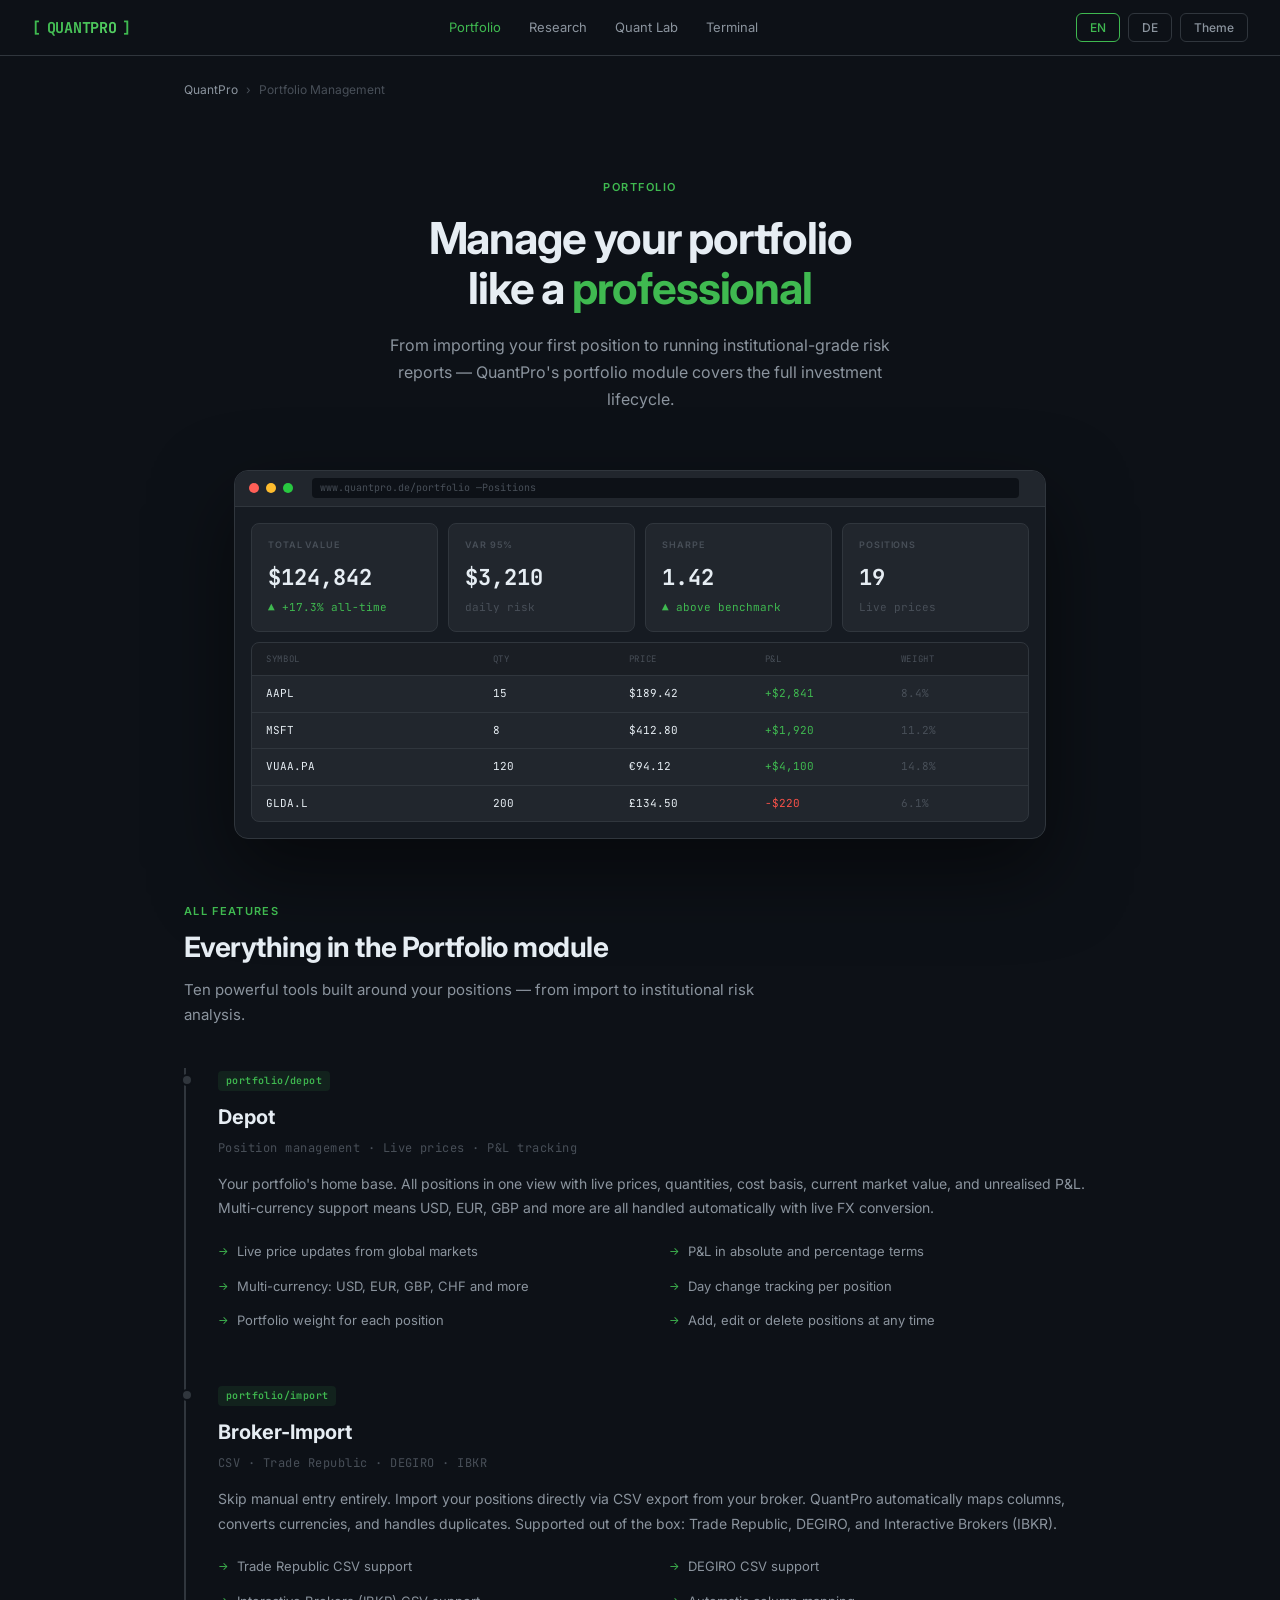
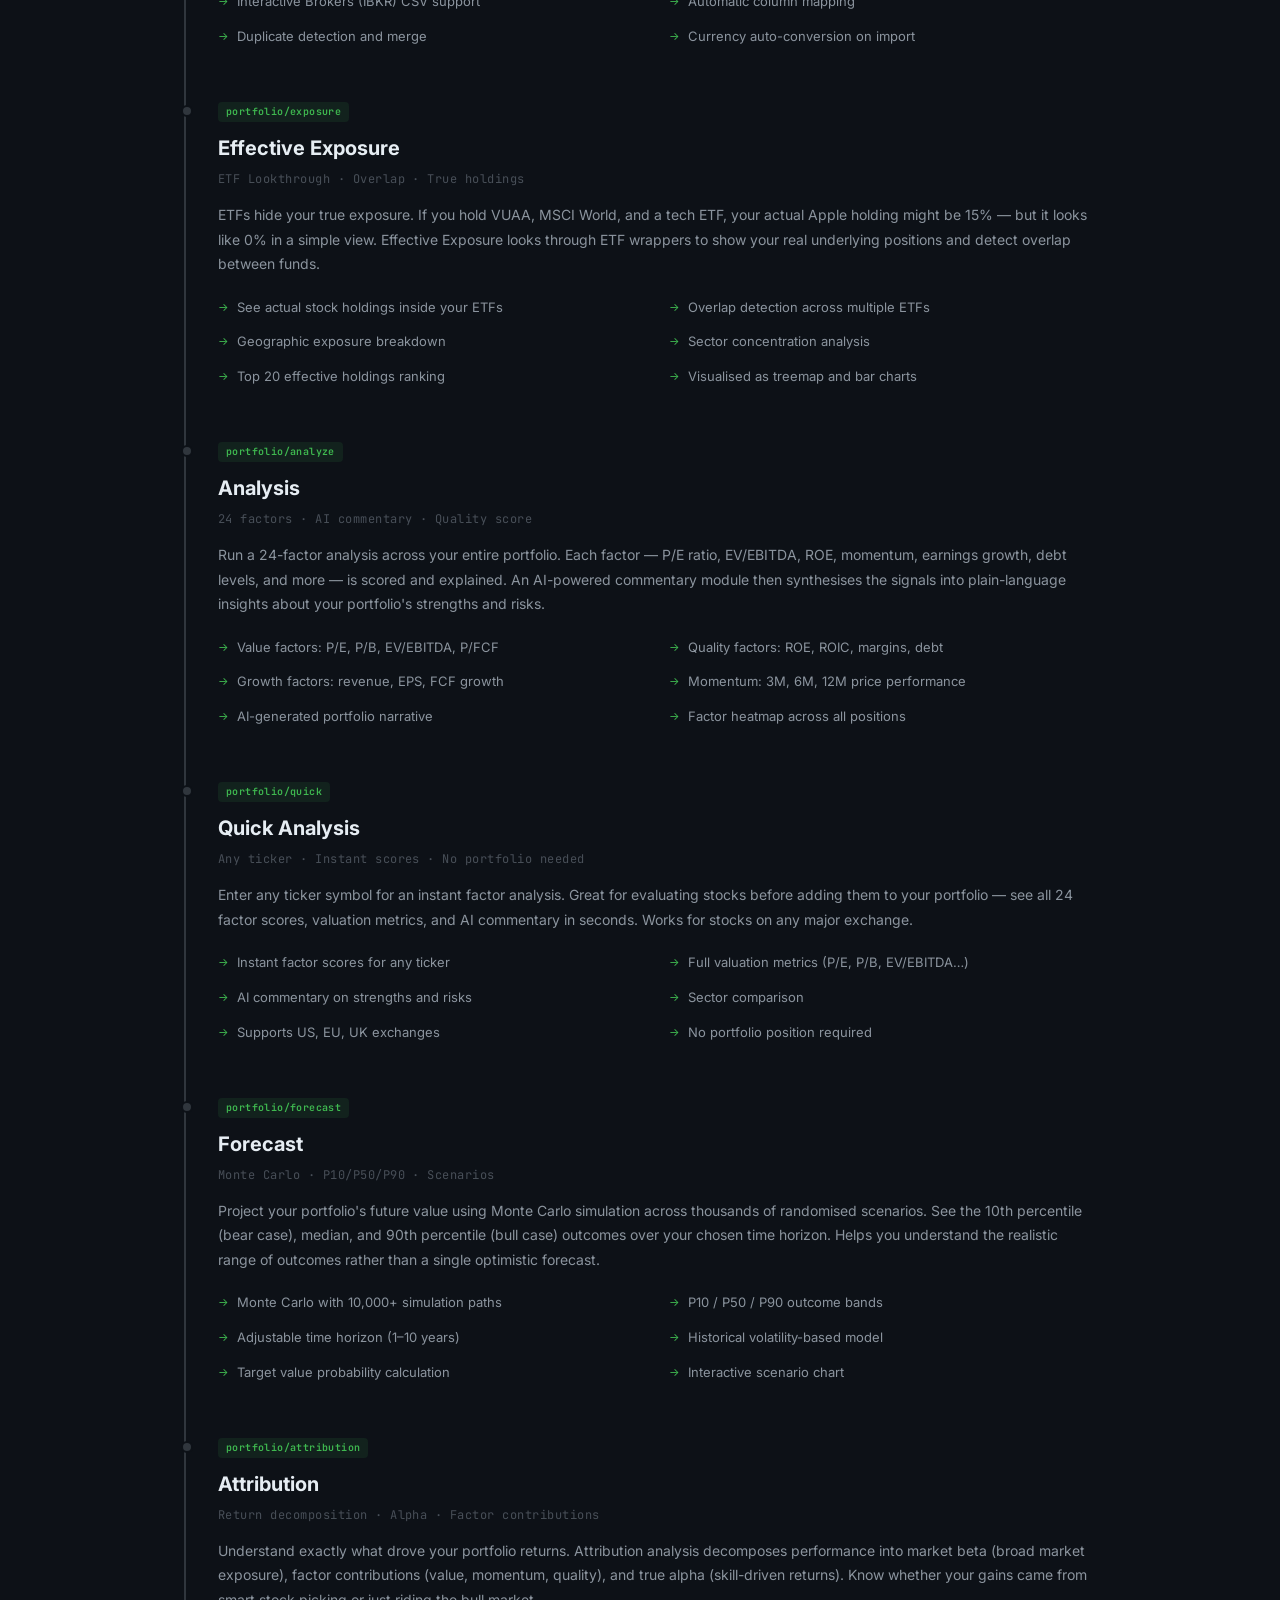
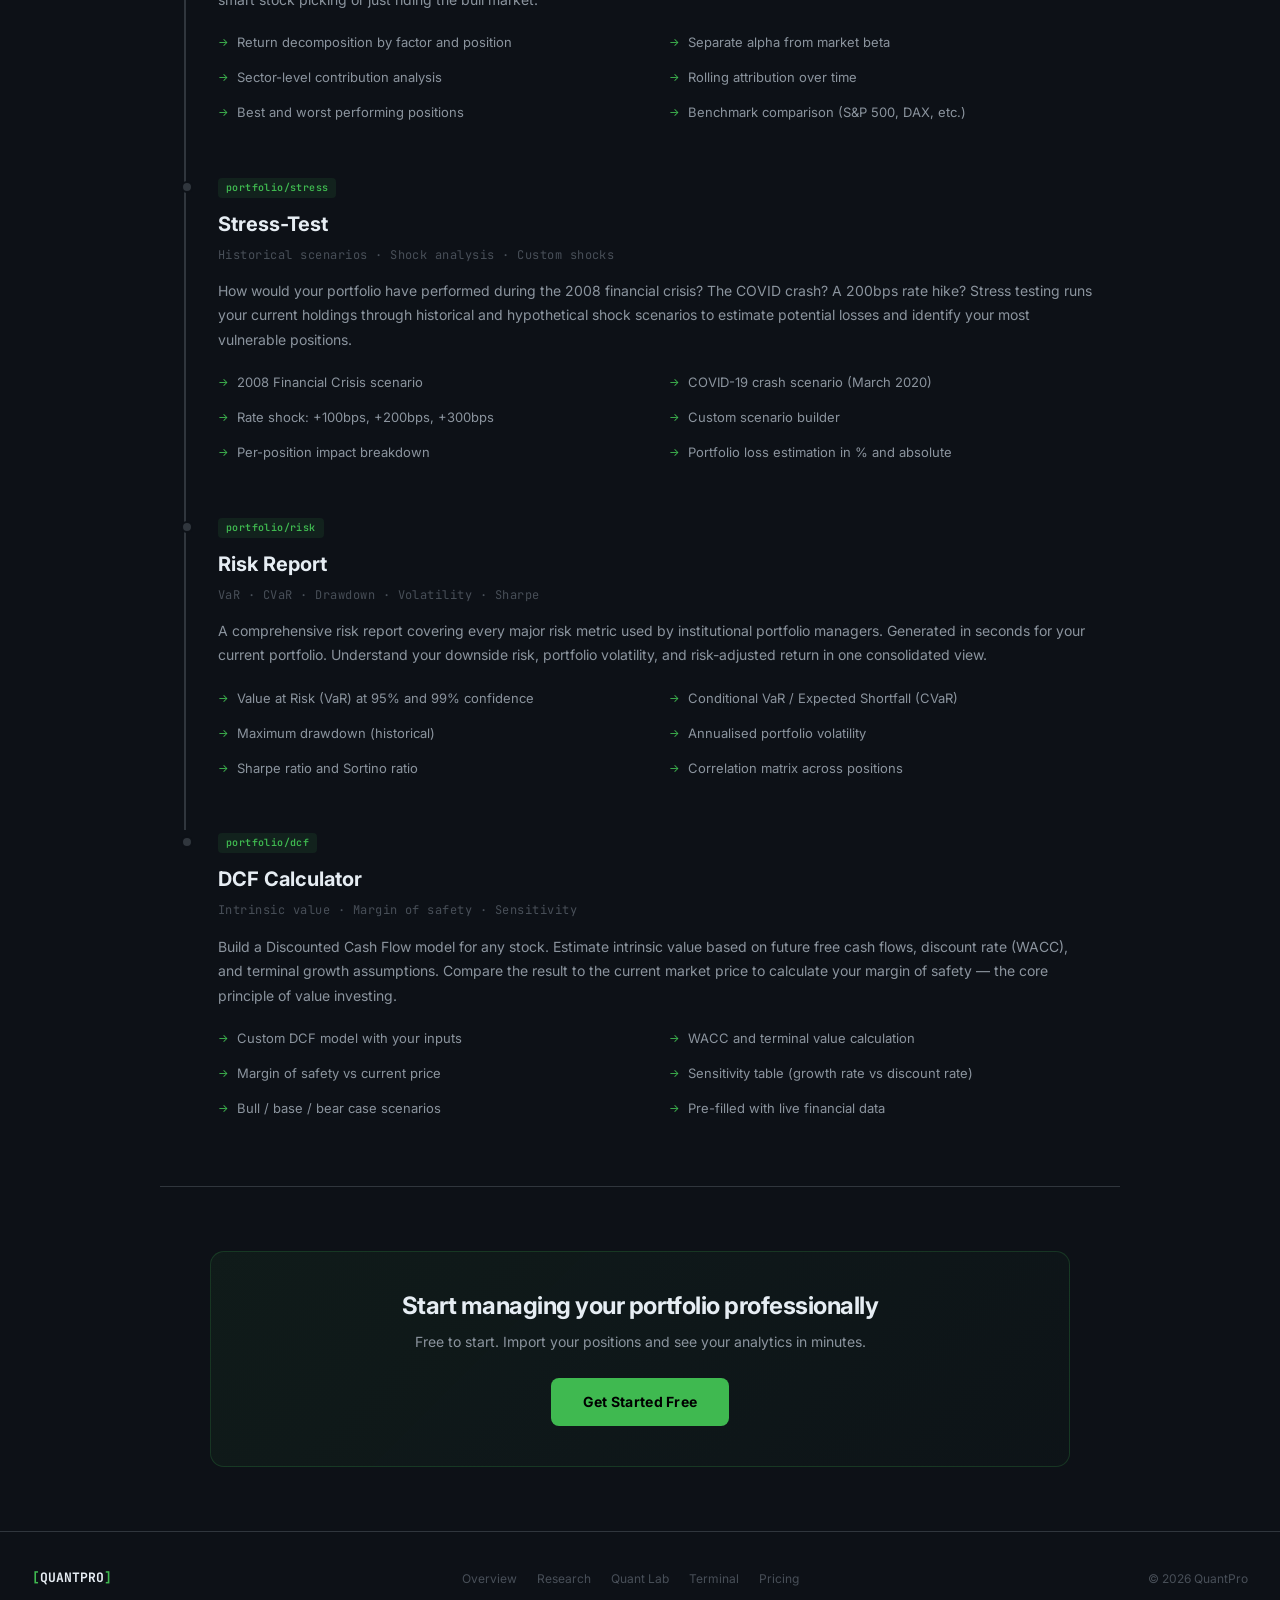
==== portfolio.html @ 4d9ed75a "Add portfolio.html - quantpro.info multi-page site" ====
<!DOCTYPE html>
<html lang="en" data-theme="dark">
<head>
<meta charset="UTF-8">
<meta name="viewport" content="width=device-width,initial-scale=1">
<title>QuantPro — Portfolio Management</title>
<meta name="description" content="Full lifecycle portfolio management. Track positions, analyse performance, and manage risk.">
<link rel="preconnect" href="https://fonts.googleapis.com">
<link href="https://fonts.googleapis.com/css2?family=Inter:wght@300;400;500;600;700;800;900&family=JetBrains+Mono:wght@400;500;600;700&display=swap" rel="stylesheet">
<link rel="stylesheet" href="shared.css">
</head>
<body>

<nav class="nav">
  <a href="index.html" class="nav-logo"><span class="bracket">[</span><span class="logo-text">QUANTPRO</span><span class="bracket">]</span></a>
  <div class="nav-links">
    <a href="portfolio.html" class="active">Portfolio</a>
    <a href="research.html">Research</a>
    <a href="quant-lab.html">Quant Lab</a>
    <a href="terminal.html">Terminal</a>
  </div>
  <div class="nav-actions">
    <button class="btn-sm lang-btn active" data-lang="en" onclick="setLang('en')">EN</button>
    <button class="btn-sm lang-btn" data-lang="de" onclick="setLang('de')">DE</button>
    <button class="btn-sm" onclick="toggleTheme()"><span class="en">Theme</span><span class="de">Design</span></button>
  </div>
</nav>

<div class="breadcrumb"><a href="index.html">QuantPro</a> <span>›</span> <span><span class="en">Portfolio Management</span><span class="de">Portfolio-Verwaltung</span></span></div>

<div class="hero">
  <div class="eyebrow">Portfolio</div>
  <h1><span class="en">Manage your portfolio<br>like a <em>professional</em></span><span class="de">Verwalte dein Portfolio<br>wie ein <em>Profi</em></span></h1>
  <p><span class="en">From importing your first position to running institutional-grade risk reports — QuantPro's portfolio module covers the full investment lifecycle.</span><span class="de">Vom Import deiner ersten Position bis zum institutionellen Risikobericht — das Portfolio-Modul von QuantPro deckt den gesamten Investment-Lebenszyklus ab.</span></p>
</div>

<!-- MOCKUP -->
<div class="mockup-wrap">
  <div class="mockup">
    <div class="mockup-bar">
      <div class="mockup-dot r"></div><div class="mockup-dot y"></div><div class="mockup-dot g"></div>
      <div class="mockup-url">www.quantpro.de/portfolio — <span class="en">Positions</span><span class="de">Positionen</span></div>
    </div>
    <div class="mockup-body">
      <div class="mock-stat"><div class="mock-stat-label"><span class="en">Total Value</span><span class="de">Gesamtwert</span></div><div class="mock-stat-value">$124,842</div><div class="mock-stat-change up">▲ +17.3% <span class="en">all-time</span><span class="de">gesamt</span></div></div>
      <div class="mock-stat"><div class="mock-stat-label">VaR 95%</div><div class="mock-stat-value">$3,210</div><div class="mock-stat-change col-d"><span class="en">daily risk</span><span class="de">Tagesrisiko</span></div></div>
      <div class="mock-stat"><div class="mock-stat-label">Sharpe</div><div class="mock-stat-value">1.42</div><div class="mock-stat-change up">▲ <span class="en">above benchmark</span><span class="de">über Benchmark</span></div></div>
      <div class="mock-stat"><div class="mock-stat-label"><span class="en">Positions</span><span class="de">Positionen</span></div><div class="mock-stat-value">19</div><div class="mock-stat-change col-d"><span class="en">Live prices</span><span class="de">Live-Preise</span></div></div>
      <div class="mock-table">
        <div class="mock-row hdr"><span>Symbol</span><span>Qty</span><span>Price</span><span>P&L</span><span>Weight</span></div>
        <div class="mock-row"><span>AAPL</span><span>15</span><span>$189.42</span><span class="col-g">+$2,841</span><span class="col-d">8.4%</span></div>
        <div class="mock-row"><span>MSFT</span><span>8</span><span>$412.80</span><span class="col-g">+$1,920</span><span class="col-d">11.2%</span></div>
        <div class="mock-row"><span>VUAA.PA</span><span>120</span><span>€94.12</span><span class="col-g">+$4,100</span><span class="col-d">14.8%</span></div>
        <div class="mock-row"><span>GLDA.L</span><span>200</span><span>£134.50</span><span class="col-r">−$220</span><span class="col-d">6.1%</span></div>
      </div>
    </div>
  </div>
</div>

<!-- FEATURES -->
<div class="section" style="padding-top:0">
  <div class="section-eyebrow"><span class="en">All Features</span><span class="de">Alle Funktionen</span></div>
  <h2><span class="en">Everything in the Portfolio module</span><span class="de">Alles im Portfolio-Modul</span></h2>
  <p class="section-sub"><span class="en">Ten powerful tools built around your positions — from import to institutional risk analysis.</span><span class="de">Zehn leistungsstarke Tools rund um deine Positionen — vom Import bis zur institutionellen Risikoanalyse.</span></p>

  <div class="detail-list">

    <div class="detail-block">
      <span class="db-tag">portfolio/depot</span>
      <h3>Depot</h3>
      <div class="db-sub"><span class="en">Position management · Live prices · P&L tracking</span><span class="de">Positionsverwaltung · Live-Preise · P&L-Tracking</span></div>
      <p><span class="en">Your portfolio's home base. All positions in one view with live prices, quantities, cost basis, current market value, and unrealised P&L. Multi-currency support means USD, EUR, GBP and more are all handled automatically with live FX conversion.</span><span class="de">Die Zentrale deines Portfolios. Alle Positionen in einer Ansicht mit Live-Preisen, Mengen, Einstandspreisen, aktuellem Marktwert und unrealisiertem P&L. Multi-Währungs-Support bedeutet, dass USD, EUR, GBP und mehr automatisch mit Live-FX-Konvertierung verarbeitet werden.</span></p>
      <ul>
        <li><span class="en">Live price updates from global markets</span><span class="de">Live-Preis-Updates von globalen Märkten</span></li>
        <li><span class="en">P&L in absolute and percentage terms</span><span class="de">P&L absolut und prozentual</span></li>
        <li><span class="en">Multi-currency: USD, EUR, GBP, CHF and more</span><span class="de">Mehrwährung: USD, EUR, GBP, CHF u.v.m.</span></li>
        <li><span class="en">Day change tracking per position</span><span class="de">Tagesveränderung pro Position</span></li>
        <li><span class="en">Portfolio weight for each position</span><span class="de">Portfolio-Gewicht jeder Position</span></li>
        <li><span class="en">Add, edit or delete positions at any time</span><span class="de">Positionen jederzeit hinzufügen, bearbeiten oder löschen</span></li>
      </ul>
    </div>

    <div class="detail-block">
      <span class="db-tag">portfolio/import</span>
      <h3>Broker-Import</h3>
      <div class="db-sub">CSV · Trade Republic · DEGIRO · IBKR</div>
      <p><span class="en">Skip manual entry entirely. Import your positions directly via CSV export from your broker. QuantPro automatically maps columns, converts currencies, and handles duplicates. Supported out of the box: Trade Republic, DEGIRO, and Interactive Brokers (IBKR).</span><span class="de">Manuelle Eingabe komplett überspringen. Positionen direkt per CSV-Export vom Broker importieren. QuantPro mappt Spalten automatisch, konvertiert Währungen und behandelt Duplikate. Unterstützt werden: Trade Republic, DEGIRO und Interactive Brokers (IBKR).</span></p>
      <ul>
        <li><span class="en">Trade Republic CSV support</span><span class="de">Trade Republic CSV-Support</span></li>
        <li><span class="en">DEGIRO CSV support</span><span class="de">DEGIRO CSV-Support</span></li>
        <li><span class="en">Interactive Brokers (IBKR) CSV support</span><span class="de">Interactive Brokers (IBKR) CSV-Support</span></li>
        <li><span class="en">Automatic column mapping</span><span class="de">Automatisches Spalten-Mapping</span></li>
        <li><span class="en">Duplicate detection and merge</span><span class="de">Duplikat-Erkennung und Zusammenführung</span></li>
        <li><span class="en">Currency auto-conversion on import</span><span class="de">Automatische Währungskonvertierung beim Import</span></li>
      </ul>
    </div>

    <div class="detail-block">
      <span class="db-tag">portfolio/exposure</span>
      <h3><span class="en">Effective Exposure</span><span class="de">Effektive Exposition</span></h3>
      <div class="db-sub">ETF Lookthrough · Overlap · <span class="en">True holdings</span><span class="de">Echte Positionen</span></div>
      <p><span class="en">ETFs hide your true exposure. If you hold VUAA, MSCI World, and a tech ETF, your actual Apple holding might be 15% — but it looks like 0% in a simple view. Effective Exposure looks through ETF wrappers to show your real underlying positions and detect overlap between funds.</span><span class="de">ETFs verstecken deine wahre Exposition. Wenn du VUAA, MSCI World und einen Tech-ETF hältst, könnte deine tatsächliche Apple-Position 15% betragen — aber in einer einfachen Ansicht sieht es nach 0% aus. Effektive Exposition schaut durch ETF-Hüllen hindurch und zeigt deine echten zugrunde liegenden Positionen.</span></p>
      <ul>
        <li><span class="en">See actual stock holdings inside your ETFs</span><span class="de">Echte Aktienbestände innerhalb deiner ETFs sehen</span></li>
        <li><span class="en">Overlap detection across multiple ETFs</span><span class="de">Überlappungserkennung über mehrere ETFs</span></li>
        <li><span class="en">Geographic exposure breakdown</span><span class="de">Geografische Expositions-Aufschlüsselung</span></li>
        <li><span class="en">Sector concentration analysis</span><span class="de">Sektor-Konzentrations-Analyse</span></li>
        <li><span class="en">Top 20 effective holdings ranking</span><span class="de">Top-20 effektive Positionen</span></li>
        <li><span class="en">Visualised as treemap and bar charts</span><span class="de">Als Treemap und Balkendiagramme visualisiert</span></li>
      </ul>
    </div>

    <div class="detail-block">
      <span class="db-tag">portfolio/analyze</span>
      <h3><span class="en">Analysis</span><span class="de">Analyse</span></h3>
      <div class="db-sub"><span class="en">24 factors · AI commentary · Quality score</span><span class="de">24 Faktoren · KI-Kommentar · Qualitäts-Score</span></div>
      <p><span class="en">Run a 24-factor analysis across your entire portfolio. Each factor — P/E ratio, EV/EBITDA, ROE, momentum, earnings growth, debt levels, and more — is scored and explained. An AI-powered commentary module then synthesises the signals into plain-language insights about your portfolio's strengths and risks.</span><span class="de">Führe eine 24-Faktoren-Analyse über das gesamte Portfolio durch. Jeder Faktor — KGV, EV/EBITDA, ROE, Momentum, Gewinnwachstum, Schuldenstand u.v.m. — wird bewertet und erklärt. Ein KI-gestütztes Kommentarmodul fasst die Signale in klare Einblicke zu Stärken und Risiken zusammen.</span></p>
      <ul>
        <li><span class="en">Value factors: P/E, P/B, EV/EBITDA, P/FCF</span><span class="de">Value-Faktoren: KGV, KBV, EV/EBITDA, P/FCF</span></li>
        <li><span class="en">Quality factors: ROE, ROIC, margins, debt</span><span class="de">Qualitätsfaktoren: ROE, ROIC, Margen, Schulden</span></li>
        <li><span class="en">Growth factors: revenue, EPS, FCF growth</span><span class="de">Wachstumsfaktoren: Umsatz-, EPS-, FCF-Wachstum</span></li>
        <li><span class="en">Momentum: 3M, 6M, 12M price performance</span><span class="de">Momentum: 3M, 6M, 12M Kursentwicklung</span></li>
        <li><span class="en">AI-generated portfolio narrative</span><span class="de">KI-generiertes Portfolio-Narrativ</span></li>
        <li><span class="en">Factor heatmap across all positions</span><span class="de">Faktor-Heatmap über alle Positionen</span></li>
      </ul>
    </div>

    <div class="detail-block">
      <span class="db-tag">portfolio/quick</span>
      <h3><span class="en">Quick Analysis</span><span class="de">Schnellanalyse</span></h3>
      <div class="db-sub"><span class="en">Any ticker · Instant scores · No portfolio needed</span><span class="de">Beliebiger Ticker · Sofortige Scores · Kein Portfolio nötig</span></div>
      <p><span class="en">Enter any ticker symbol for an instant factor analysis. Great for evaluating stocks before adding them to your portfolio — see all 24 factor scores, valuation metrics, and AI commentary in seconds. Works for stocks on any major exchange.</span><span class="de">Gib ein beliebiges Ticker-Symbol für eine sofortige Faktoranalyse ein. Ideal zur Bewertung von Aktien, bevor du sie dem Portfolio hinzufügst — alle 24 Faktor-Scores, Bewertungsmetriken und KI-Kommentar in Sekunden.</span></p>
      <ul>
        <li><span class="en">Instant factor scores for any ticker</span><span class="de">Sofortige Faktor-Scores für beliebige Ticker</span></li>
        <li><span class="en">Full valuation metrics (P/E, P/B, EV/EBITDA…)</span><span class="de">Vollständige Bewertungsmetriken</span></li>
        <li><span class="en">AI commentary on strengths and risks</span><span class="de">KI-Kommentar zu Stärken und Risiken</span></li>
        <li><span class="en">Sector comparison</span><span class="de">Sektor-Vergleich</span></li>
        <li><span class="en">Supports US, EU, UK exchanges</span><span class="de">Unterstützt US-, EU-, UK-Börsen</span></li>
        <li><span class="en">No portfolio position required</span><span class="de">Keine Portfolio-Position erforderlich</span></li>
      </ul>
    </div>

    <div class="detail-block">
      <span class="db-tag">portfolio/forecast</span>
      <h3><span class="en">Forecast</span><span class="de">Prognose</span></h3>
      <div class="db-sub">Monte Carlo · P10/P50/P90 · <span class="en">Scenarios</span><span class="de">Szenarien</span></div>
      <p><span class="en">Project your portfolio's future value using Monte Carlo simulation across thousands of randomised scenarios. See the 10th percentile (bear case), median, and 90th percentile (bull case) outcomes over your chosen time horizon. Helps you understand the realistic range of outcomes rather than a single optimistic forecast.</span><span class="de">Projiziere den zukünftigen Wert deines Portfolios mit Monte-Carlo-Simulation über Tausende von Szenarien. Sieh das 10. Perzentil (Bärenszenario), den Median und das 90. Perzentil (Bullenszenario) über deinen gewählten Zeithorizont.</span></p>
      <ul>
        <li><span class="en">Monte Carlo with 10,000+ simulation paths</span><span class="de">Monte Carlo mit 10.000+ Simulationspfaden</span></li>
        <li><span class="en">P10 / P50 / P90 outcome bands</span><span class="de">P10 / P50 / P90 Ergebnisbänder</span></li>
        <li><span class="en">Adjustable time horizon (1–10 years)</span><span class="de">Einstellbarer Zeithorizont (1–10 Jahre)</span></li>
        <li><span class="en">Historical volatility-based model</span><span class="de">Historisch-volatilitätsbasiertes Modell</span></li>
        <li><span class="en">Target value probability calculation</span><span class="de">Zielwert-Wahrscheinlichkeitsberechnung</span></li>
        <li><span class="en">Interactive scenario chart</span><span class="de">Interaktives Szenario-Diagramm</span></li>
      </ul>
    </div>

    <div class="detail-block">
      <span class="db-tag">portfolio/attribution</span>
      <h3>Attribution</h3>
      <div class="db-sub"><span class="en">Return decomposition · Alpha · Factor contributions</span><span class="de">Rendite-Zerlegung · Alpha · Faktorbeiträge</span></div>
      <p><span class="en">Understand exactly what drove your portfolio returns. Attribution analysis decomposes performance into market beta (broad market exposure), factor contributions (value, momentum, quality), and true alpha (skill-driven returns). Know whether your gains came from smart stock picking or just riding the bull market.</span><span class="de">Verstehe genau, was deine Portfolio-Renditen angetrieben hat. Die Attributions-Analyse zerlegt die Performance in Markt-Beta, Faktorbeiträge und echtes Alpha.</span></p>
      <ul>
        <li><span class="en">Return decomposition by factor and position</span><span class="de">Rendite-Zerlegung nach Faktor und Position</span></li>
        <li><span class="en">Separate alpha from market beta</span><span class="de">Alpha von Markt-Beta trennen</span></li>
        <li><span class="en">Sector-level contribution analysis</span><span class="de">Beitragsanalyse auf Sektor-Ebene</span></li>
        <li><span class="en">Rolling attribution over time</span><span class="de">Rollende Attribution über die Zeit</span></li>
        <li><span class="en">Best and worst performing positions</span><span class="de">Beste und schlechteste Positionen</span></li>
        <li><span class="en">Benchmark comparison (S&P 500, DAX, etc.)</span><span class="de">Benchmark-Vergleich (S&P 500, DAX, etc.)</span></li>
      </ul>
    </div>

    <div class="detail-block">
      <span class="db-tag">portfolio/stress</span>
      <h3>Stress-Test</h3>
      <div class="db-sub"><span class="en">Historical scenarios · Shock analysis · Custom shocks</span><span class="de">Historische Szenarien · Schockanalyse · Eigene Schocks</span></div>
      <p><span class="en">How would your portfolio have performed during the 2008 financial crisis? The COVID crash? A 200bps rate hike? Stress testing runs your current holdings through historical and hypothetical shock scenarios to estimate potential losses and identify your most vulnerable positions.</span><span class="de">Wie hätte sich dein Portfolio während der Finanzkrise 2008 entwickelt? Beim COVID-Crash? Bei einem 200-Basispunkte-Zinsanstieg? Stress-Tests führen deine aktuellen Positionen durch historische und hypothetische Schock-Szenarien.</span></p>
      <ul>
        <li><span class="en">2008 Financial Crisis scenario</span><span class="de">Finanzkrise 2008 Szenario</span></li>
        <li><span class="en">COVID-19 crash scenario (March 2020)</span><span class="de">COVID-19 Crash-Szenario (März 2020)</span></li>
        <li><span class="en">Rate shock: +100bps, +200bps, +300bps</span><span class="de">Zinsschock: +100bp, +200bp, +300bp</span></li>
        <li><span class="en">Custom scenario builder</span><span class="de">Eigener Szenario-Builder</span></li>
        <li><span class="en">Per-position impact breakdown</span><span class="de">Aufschlüsselung der Auswirkungen pro Position</span></li>
        <li><span class="en">Portfolio loss estimation in % and absolute</span><span class="de">Portfolio-Verlustschätzung in % und absolut</span></li>
      </ul>
    </div>

    <div class="detail-block">
      <span class="db-tag">portfolio/risk</span>
      <h3><span class="en">Risk Report</span><span class="de">Risikobericht</span></h3>
      <div class="db-sub">VaR · CVaR · Drawdown · Volatility · Sharpe</div>
      <p><span class="en">A comprehensive risk report covering every major risk metric used by institutional portfolio managers. Generated in seconds for your current portfolio. Understand your downside risk, portfolio volatility, and risk-adjusted return in one consolidated view.</span><span class="de">Ein umfassender Risikobericht, der alle wichtigen Risikometriken institutioneller Portfoliomanager abdeckt. In Sekunden für dein aktuelles Portfolio erstellt.</span></p>
      <ul>
        <li><span class="en">Value at Risk (VaR) at 95% and 99% confidence</span><span class="de">Value at Risk (VaR) bei 95% und 99% Konfidenz</span></li>
        <li><span class="en">Conditional VaR / Expected Shortfall (CVaR)</span><span class="de">Conditional VaR / Expected Shortfall (CVaR)</span></li>
        <li><span class="en">Maximum drawdown (historical)</span><span class="de">Maximaler Drawdown (historisch)</span></li>
        <li><span class="en">Annualised portfolio volatility</span><span class="de">Annualisierte Portfolio-Volatilität</span></li>
        <li><span class="en">Sharpe ratio and Sortino ratio</span><span class="de">Sharpe-Ratio und Sortino-Ratio</span></li>
        <li><span class="en">Correlation matrix across positions</span><span class="de">Korrelationsmatrix über alle Positionen</span></li>
      </ul>
    </div>

    <div class="detail-block">
      <span class="db-tag">portfolio/dcf</span>
      <h3><span class="en">DCF Calculator</span><span class="de">DCF-Rechner</span></h3>
      <div class="db-sub"><span class="en">Intrinsic value · Margin of safety · Sensitivity</span><span class="de">Innerer Wert · Sicherheitsmarge · Sensitivität</span></div>
      <p><span class="en">Build a Discounted Cash Flow model for any stock. Estimate intrinsic value based on future free cash flows, discount rate (WACC), and terminal growth assumptions. Compare the result to the current market price to calculate your margin of safety — the core principle of value investing.</span><span class="de">Erstelle ein Discounted-Cash-Flow-Modell für jede Aktie. Schätze den inneren Wert basierend auf zukünftigen freien Cashflows, Diskontierungssatz (WACC) und Terminal-Wachstumsannahmen.</span></p>
      <ul>
        <li><span class="en">Custom DCF model with your inputs</span><span class="de">Eigenes DCF-Modell mit deinen Eingaben</span></li>
        <li><span class="en">WACC and terminal value calculation</span><span class="de">WACC und Terminal-Value-Berechnung</span></li>
        <li><span class="en">Margin of safety vs current price</span><span class="de">Sicherheitsmarge vs. aktuellem Preis</span></li>
        <li><span class="en">Sensitivity table (growth rate vs discount rate)</span><span class="de">Sensitivitätstabelle (Wachstum vs. Diskont)</span></li>
        <li><span class="en">Bull / base / bear case scenarios</span><span class="de">Bull / Base / Bear Case Szenarien</span></li>
        <li><span class="en">Pre-filled with live financial data</span><span class="de">Vorausgefüllt mit Live-Finanzdaten</span></li>
      </ul>
    </div>

  </div>
</div>

<div class="sep"></div>
<div class="section">
  <div class="cta-banner">
    <h2><span class="en">Start managing your portfolio professionally</span><span class="de">Starte jetzt mit professionellem Portfolio-Management</span></h2>
    <p><span class="en">Free to start. Import your positions and see your analytics in minutes.</span><span class="de">Kostenlos starten. Positionen importieren und Analytics in Minuten sehen.</span></p>
    <a href="https://www.quantpro.de/register" class="btn-cta" target="_blank"><span class="en">Get Started Free</span><span class="de">Kostenlos starten</span></a>
  </div>
</div>

<footer class="footer">
  <div class="footer-logo"><span class="bracket">[</span>QUANTPRO<span class="bracket">]</span></div>
  <div class="footer-links">
    <a href="index.html"><span class="en">Overview</span><span class="de">Übersicht</span></a>
    <a href="research.html">Research</a>
    <a href="quant-lab.html">Quant Lab</a>
    <a href="terminal.html">Terminal</a>
    <a href="https://quantpro.store" target="_blank"><span class="en">Pricing</span><span class="de">Preise</span></a>
  </div>
  <div class="footer-copy">© 2026 QuantPro</div>
</footer>

<script>
function setLang(l){document.body.classList.toggle('lang-de',l==='de');localStorage.setItem('qp-lang',l);document.querySelectorAll('.lang-btn').forEach(b=>b.classList.toggle('active',b.dataset.lang===l));}
function toggleTheme(){const t=document.documentElement.getAttribute('data-theme')==='dark'?'light':'dark';document.documentElement.setAttribute('data-theme',t);localStorage.setItem('qp-theme',t);}
(function(){const l=localStorage.getItem('qp-lang')||'en';if(l==='de'){document.body.classList.add('lang-de');document.querySelectorAll('.lang-btn').forEach(b=>b.classList.toggle('active',b.dataset.lang===l));}const t=localStorage.getItem('qp-theme')||'dark';document.documentElement.setAttribute('data-theme',t);})();
</script>
</body>
</html>
---- shared.css ----
/* QuantPro.info — Shared Stylesheet */
:root{--bg:#0D1117;--bg2:#161B22;--bg3:#21262D;--card:#161B22;--border:#30363D;--green:#3FB950;--green2:#56D364;--text:#E6EDF3;--text2:#8B949E;--dim:#484F58;--muted:#21262D;--shadow:rgba(0,0,0,.6);--glow:rgba(63,185,80,.08)}
[data-theme="light"]{--bg:#FFFFFF;--bg2:#F6F8FA;--bg3:#F0F2F4;--card:#FFFFFF;--border:#D0D7DE;--text:#1F2328;--text2:#656D76;--dim:#6E7781;--muted:#F0F2F4;--shadow:rgba(0,0,0,.12);--glow:rgba(63,185,80,.06)}
*{margin:0;padding:0;box-sizing:border-box}
html{font-size:14px;scroll-behavior:smooth}
body{background:var(--bg);color:var(--text);font-family:'Inter',sans-serif;min-height:100vh;line-height:1.6;transition:background .25s,color .25s}
a{color:inherit;text-decoration:none}

/* ── NAV ── */
.nav{position:sticky;top:0;z-index:100;background:var(--bg);border-bottom:1px solid var(--border);display:flex;align-items:center;justify-content:space-between;padding:0 32px;height:56px;backdrop-filter:blur(12px)}
.nav-logo{display:flex;align-items:center;gap:6px;font-family:'JetBrains Mono',monospace;font-weight:700;font-size:15px;letter-spacing:-.02em}
.nav-logo .bracket{color:var(--green)}
.nav-logo .logo-text{background:linear-gradient(135deg,var(--green),#56D364);-webkit-background-clip:text;-webkit-text-fill-color:transparent;background-clip:text}
.nav-links{display:flex;align-items:center;gap:28px;font-size:13px;color:var(--text2)}
.nav-links a{transition:color .15s}
.nav-links a:hover{color:var(--text)}
.nav-links a.active{color:var(--green)}
.nav-actions{display:flex;align-items:center;gap:8px}
.btn-sm{padding:6px 13px;border-radius:6px;font-size:12px;font-weight:500;cursor:pointer;transition:all .15s;font-family:'Inter',sans-serif;border:1px solid var(--border);background:none;color:var(--text2)}
.btn-sm:hover{border-color:var(--green);color:var(--green)}
.btn-primary{background:var(--green);color:#000 !important;border-color:var(--green);font-weight:600}
.btn-primary:hover{background:var(--green2);border-color:var(--green2);transform:translateY(-1px)}
.lang-btn.active{border-color:var(--green);color:var(--green)}

/* ── HERO ── */
.hero{text-align:center;padding:80px 24px 56px}
.eyebrow{font-size:11px;font-weight:600;letter-spacing:.14em;color:var(--green);text-transform:uppercase;margin-bottom:16px}
.hero h1{font-size:44px;font-weight:700;letter-spacing:-.025em;margin-bottom:18px;line-height:1.15}
.hero h1 em{color:var(--green);font-style:normal}
.hero p{font-size:16px;color:var(--text2);max-width:540px;margin:0 auto 0;line-height:1.7}

/* ── BREADCRUMB ── */
.breadcrumb{max-width:960px;margin:0 auto;padding:24px 24px 0;display:flex;align-items:center;gap:8px;font-size:12px;color:var(--dim)}
.breadcrumb a{color:var(--text2);transition:color .15s}
.breadcrumb a:hover{color:var(--green)}

/* ── SECTION ── */
.section{max-width:960px;margin:0 auto;padding:64px 24px}
.section-eyebrow{font-size:11px;font-weight:600;letter-spacing:.12em;text-transform:uppercase;color:var(--green);margin-bottom:10px}
.section h2{font-size:28px;font-weight:700;letter-spacing:-.02em;margin-bottom:12px;line-height:1.2}
.section-sub{font-size:15px;color:var(--text2);margin-bottom:40px;max-width:580px;line-height:1.7}
.sep{height:1px;background:var(--border);max-width:960px;margin:0 auto}

/* ── FEATURE CARDS (index) ── */
.feat-grid{display:grid;grid-template-columns:repeat(auto-fill,minmax(220px,1fr));gap:16px}
.feat-card{background:var(--card);border:1px solid var(--border);border-radius:12px;padding:28px 24px;transition:border-color .2s,box-shadow .2s;display:block}
.feat-card:hover{border-color:var(--green);box-shadow:0 0 0 1px rgba(63,185,80,.12),0 8px 32px var(--glow);transform:translateY(-2px)}
.feat-card-eyebrow{font-size:10px;font-weight:600;letter-spacing:.1em;text-transform:uppercase;color:var(--green);margin-bottom:10px}
.feat-card h3{font-size:18px;font-weight:700;margin-bottom:8px}
.feat-card p{font-size:13px;color:var(--text2);line-height:1.6;margin-bottom:16px}
.feat-card .learn-more{font-size:12px;color:var(--green);font-weight:600;display:flex;align-items:center;gap:4px}

/* ── DETAIL BLOCKS (feature pages) ── */
.detail-list{display:flex;flex-direction:column;gap:0}
.detail-block{border-left:2px solid var(--border);padding:0 0 48px 32px;position:relative;transition:border-color .2s}
.detail-block:last-child{padding-bottom:0;border-color:transparent}
.detail-block:hover{border-color:var(--green)}
.detail-block::before{content:'';position:absolute;left:-5px;top:6px;width:8px;height:8px;border-radius:50%;background:var(--border);border:2px solid var(--bg);transition:background .2s}
.detail-block:hover::before{background:var(--green)}
.detail-block .db-tag{font-size:10px;font-weight:600;padding:2px 8px;border-radius:4px;background:rgba(63,185,80,.1);color:var(--green);display:inline-block;margin-bottom:10px;font-family:'JetBrains Mono',monospace;letter-spacing:.04em}
.detail-block h3{font-size:20px;font-weight:700;margin-bottom:6px}
.detail-block .db-sub{font-size:12px;color:var(--dim);font-family:'JetBrains Mono',monospace;letter-spacing:.04em;margin-bottom:14px}
.detail-block p{font-size:14px;color:var(--text2);line-height:1.75;margin-bottom:16px}
.detail-block ul{list-style:none;padding:0;display:grid;grid-template-columns:1fr 1fr;gap:6px 24px}
.detail-block ul li{font-size:13px;color:var(--text2);padding:4px 0;display:flex;align-items:flex-start;gap:8px}
.detail-block ul li::before{content:'→';color:var(--green);flex-shrink:0;font-size:11px;margin-top:2px}
@media(max-width:600px){.detail-block ul{grid-template-columns:1fr}}

/* ── APP MOCKUP ── */
.mockup-wrap{max-width:860px;margin:0 auto;padding:0 24px 64px}
.mockup{background:var(--bg2);border:1px solid var(--border);border-radius:14px;overflow:hidden;box-shadow:0 32px 80px rgba(0,0,0,.5)}
.mockup-bar{background:var(--bg3);border-bottom:1px solid var(--border);height:36px;display:flex;align-items:center;padding:0 14px;gap:7px}
.mockup-dot{width:10px;height:10px;border-radius:50%}
.mockup-dot.r{background:#FF5F57}.mockup-dot.y{background:#FEBC2E}.mockup-dot.g{background:#28C840}
.mockup-url{flex:1;background:var(--bg);border-radius:4px;height:20px;margin:0 12px;display:flex;align-items:center;padding:0 8px;font-size:10px;color:var(--dim);font-family:'JetBrains Mono',monospace}
.mockup-body{padding:16px;display:grid;grid-template-columns:repeat(4,1fr);gap:10px}
.mock-stat{background:var(--bg3);border-radius:8px;padding:14px 16px;border:1px solid var(--border)}
.mock-stat-label{font-size:9px;text-transform:uppercase;letter-spacing:.1em;color:var(--dim);margin-bottom:8px;font-weight:600}
.mock-stat-value{font-size:22px;font-weight:700;font-family:'JetBrains Mono',monospace}
.mock-stat-change{font-size:11px;margin-top:4px;font-family:'JetBrains Mono',monospace}
.mock-stat-change.up{color:var(--green)}.mock-stat-change.dn{color:#F85149}
.mock-table{grid-column:1/-1;background:var(--bg3);border-radius:8px;border:1px solid var(--border);overflow:hidden}
.mock-row{display:grid;grid-template-columns:2fr 1.2fr 1.2fr 1.2fr 1fr;padding:9px 14px;border-bottom:1px solid var(--border);font-size:11px;font-family:'JetBrains Mono',monospace;align-items:center}
.mock-row:last-child{border-bottom:none}
.mock-row.hdr{color:var(--dim);font-size:9px;text-transform:uppercase;letter-spacing:.07em;background:rgba(0,0,0,.2)}
.col-g{color:var(--green)}.col-r{color:#F85149}.col-d{color:var(--dim)}

/* ── CTA BANNER ── */
.cta-banner{background:linear-gradient(135deg,rgba(63,185,80,.06) 0%,rgba(63,185,80,.02) 100%);border:1px solid rgba(63,185,80,.2);border-radius:14px;padding:40px 40px;text-align:center;max-width:860px;margin:0 auto}
.cta-banner h2{font-size:24px;font-weight:700;margin-bottom:10px}
.cta-banner p{font-size:14px;color:var(--text2);margin-bottom:24px}
.cta-banner .btn-cta{display:inline-block;background:var(--green);color:#000;font-weight:700;font-size:14px;padding:13px 32px;border-radius:8px;transition:all .2s;letter-spacing:.02em}
.cta-banner .btn-cta:hover{background:var(--green2);transform:translateY(-1px);box-shadow:0 6px 24px rgba(63,185,80,.3)}

/* ── FOOTER ── */
.footer{border-top:1px solid var(--border);padding:36px 32px;display:flex;align-items:center;justify-content:space-between;flex-wrap:wrap;gap:16px}
.footer-logo{font-family:'JetBrains Mono',monospace;font-weight:700;font-size:13px}
.footer-logo .bracket{color:var(--green)}
.footer-links{display:flex;gap:20px;font-size:12px;color:var(--dim)}
.footer-links a:hover{color:var(--text);transition:color .15s}
.footer-copy{font-size:12px;color:var(--dim)}

/* ── LANGUAGE ── */
.de{display:none}
body.lang-de .de{display:inline}
body.lang-de .en{display:none}
.de-block{display:none}
body.lang-de .de-block{display:block}
body.lang-de .en-block{display:none}

/* ── RESPONSIVE ── */
@media(max-width:768px){
  .nav-links{display:none}
  .hero h1{font-size:30px}
  .mockup-body{grid-template-columns:1fr 1fr}
  .footer{flex-direction:column;text-align:center}
}
@media(max-width:480px){
  .nav{padding:0 16px}
  .hero{padding:48px 16px 32px}
  .section{padding:48px 16px}
}
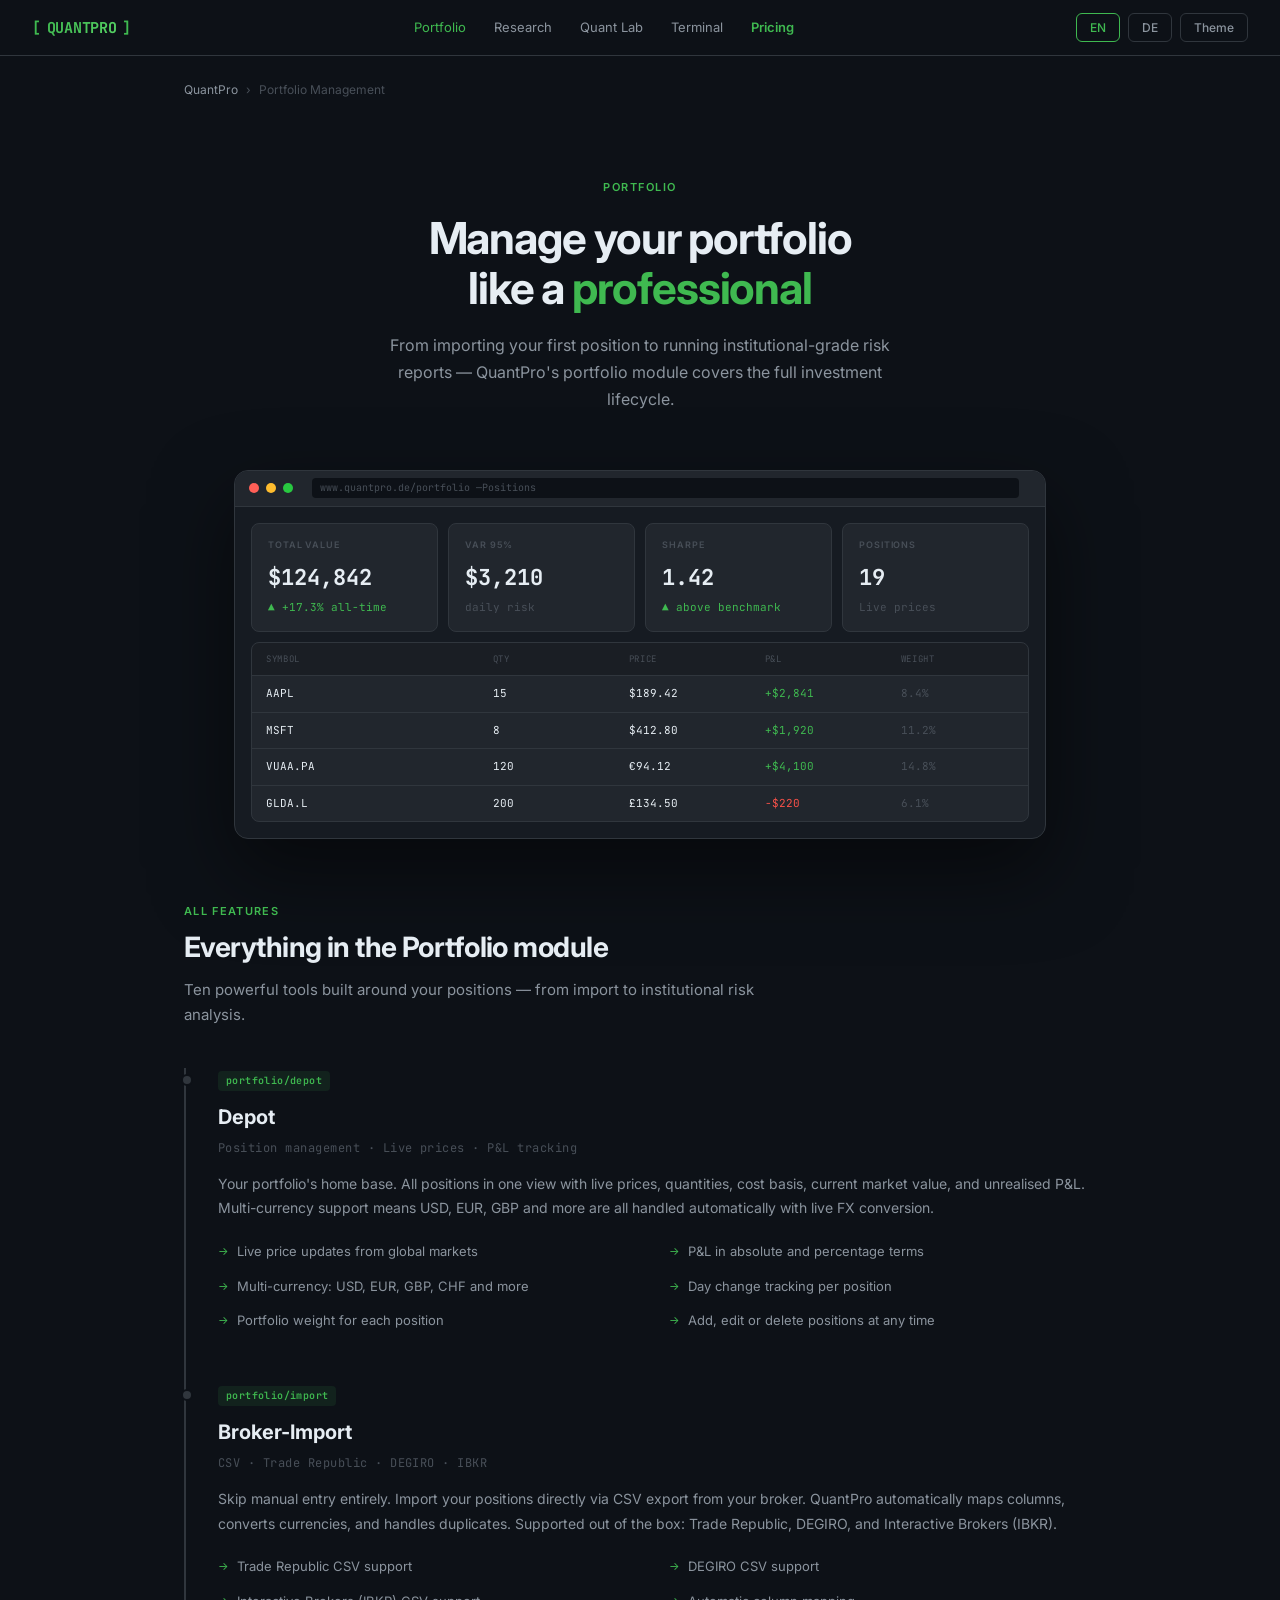
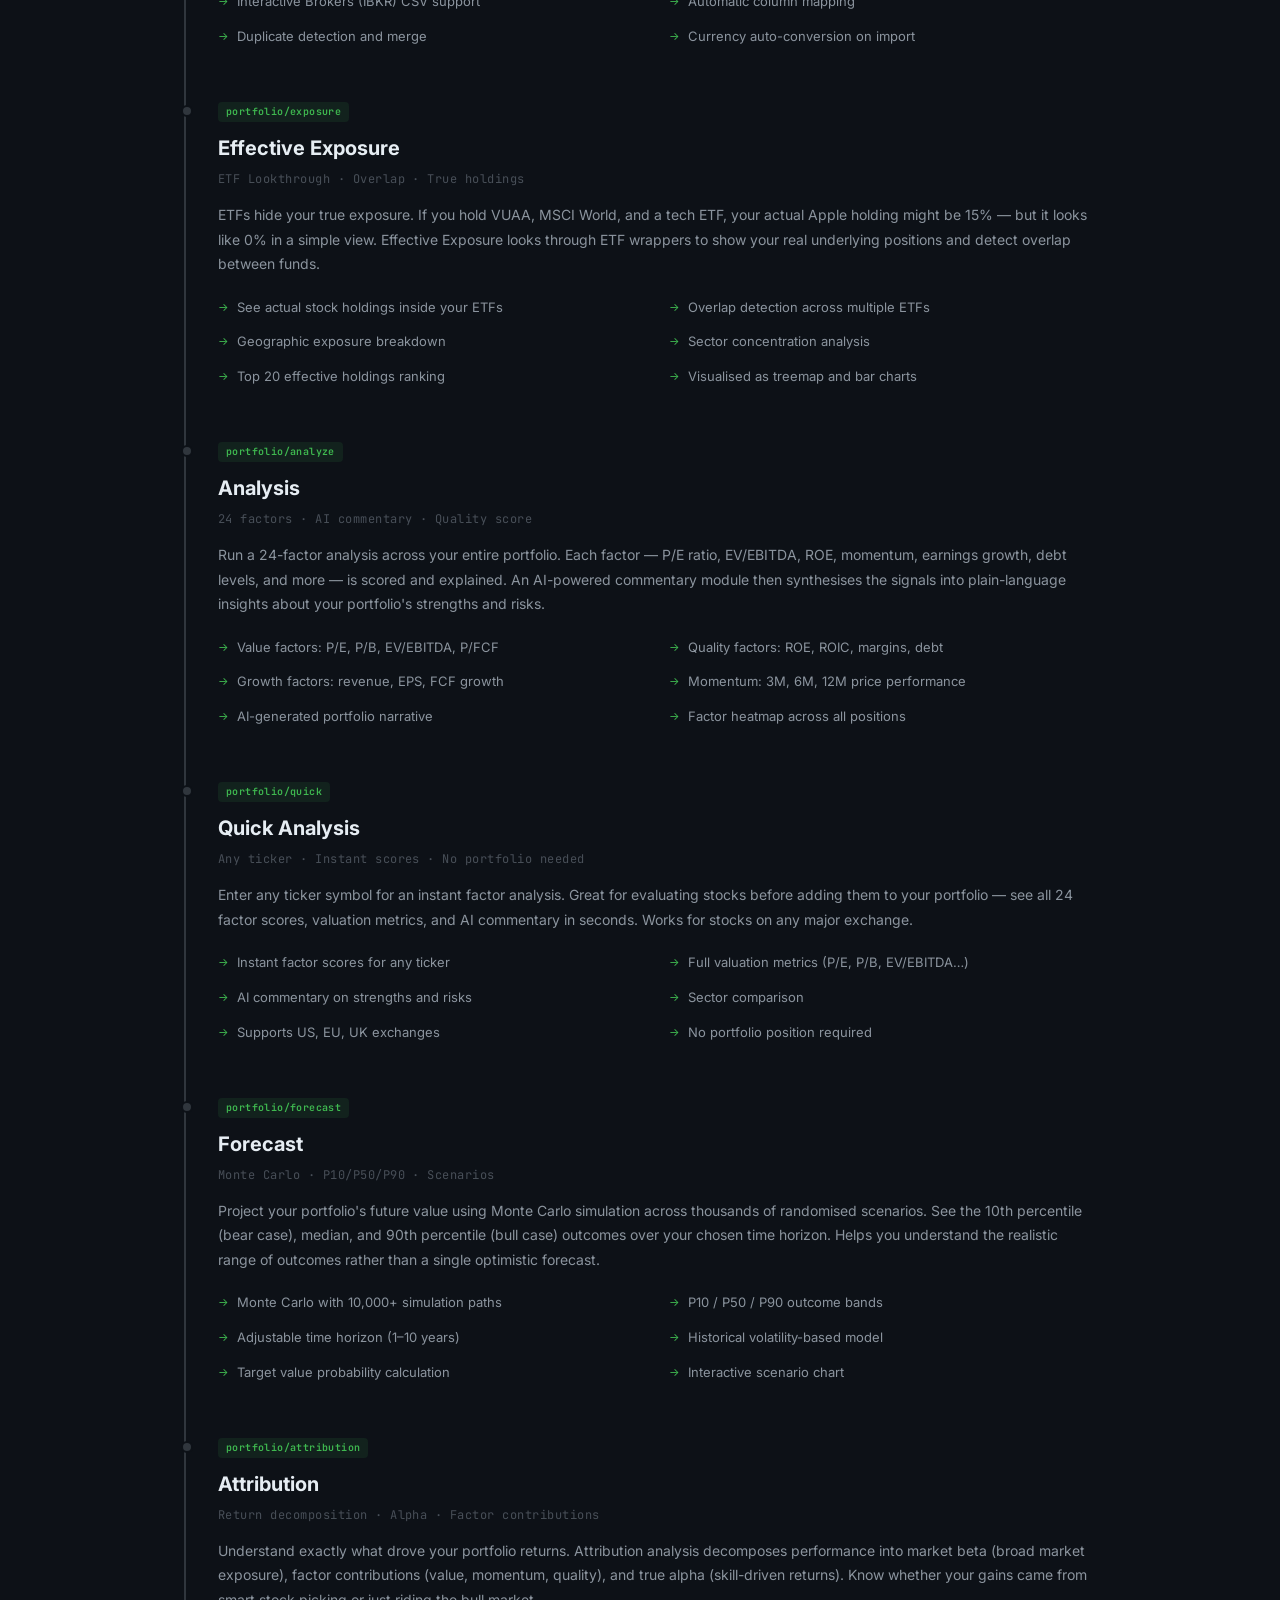
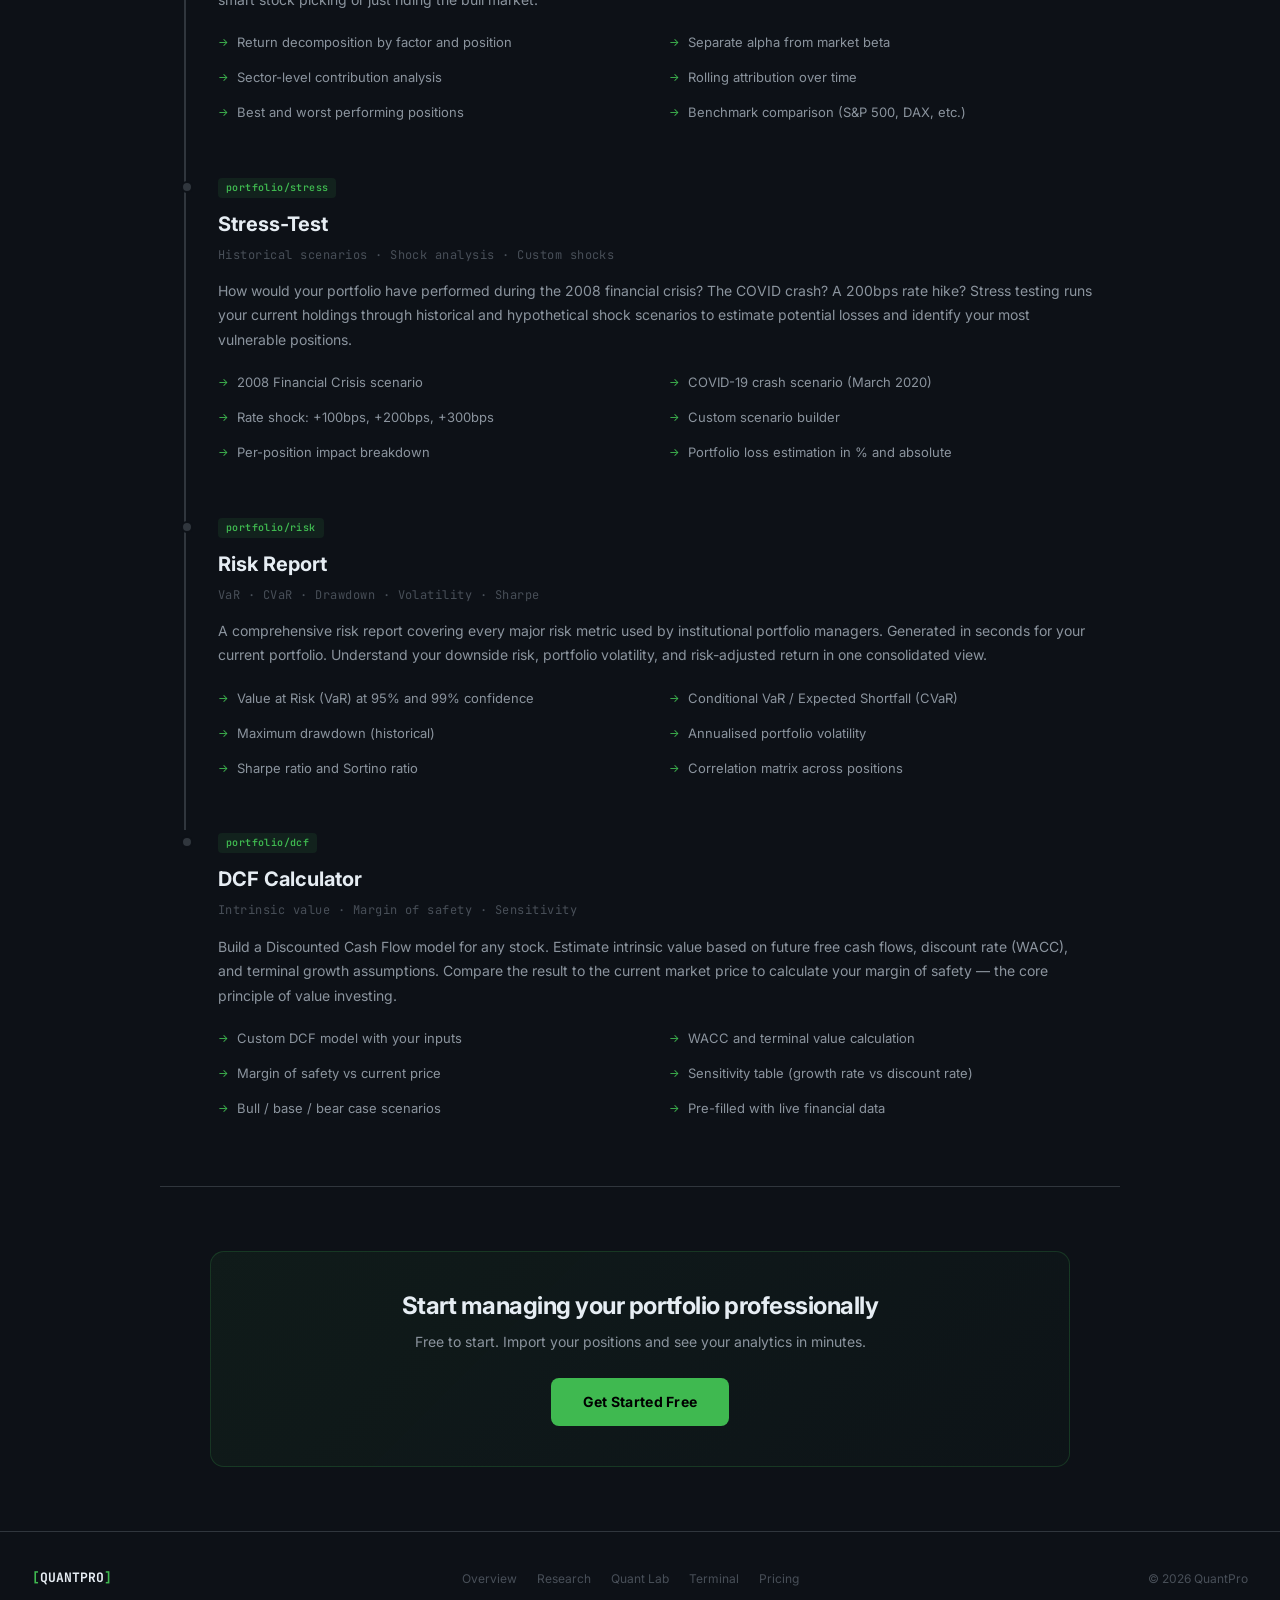
==== commit c28e1658: "Update portfolio.html — add Pricing nav link" ====
--- a/portfolio.html
+++ b/portfolio.html
@@ -18,6 +18,7 @@
     <a href="research.html">Research</a>
     <a href="quant-lab.html">Quant Lab</a>
     <a href="terminal.html">Terminal</a>
+    <a href="https://quantpro.store" target="_blank" style="color:var(--green);font-weight:600"><span class="en">Pricing</span><span class="de">Preise</span></a>
   </div>
   <div class="nav-actions">
     <button class="btn-sm lang-btn active" data-lang="en" onclick="setLang('en')">EN</button>
